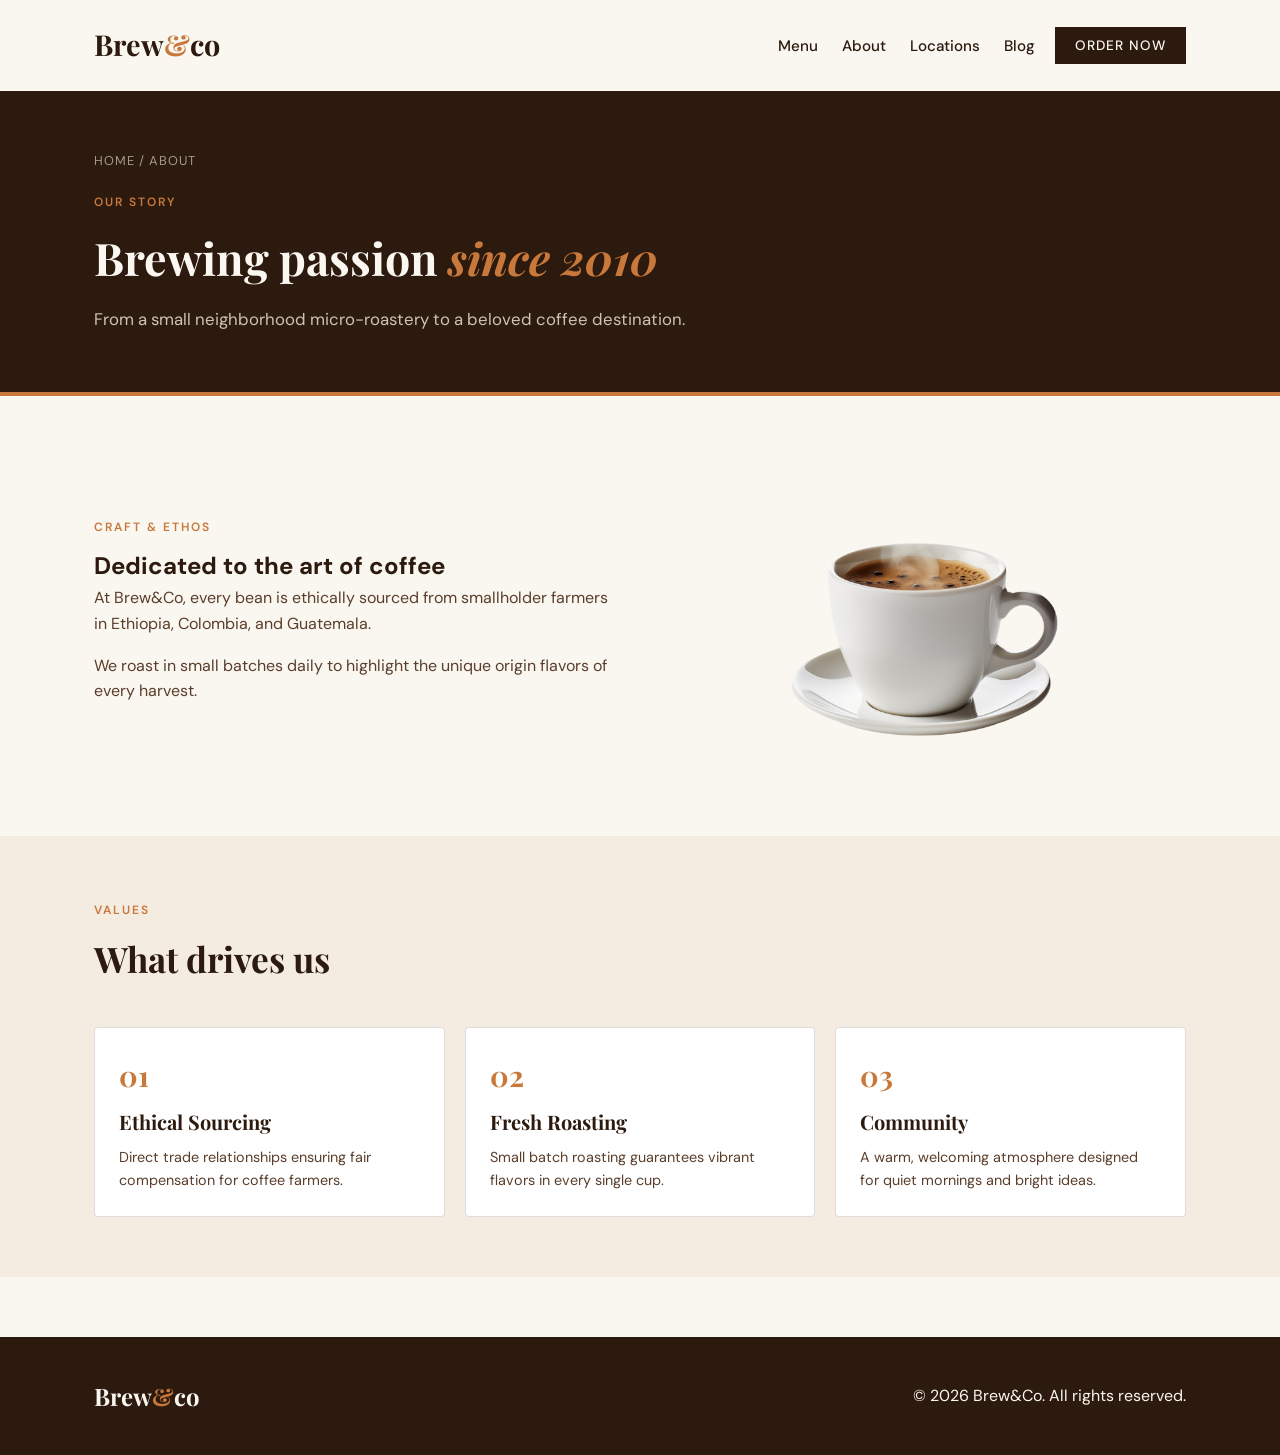
==== about.html @ a2c7f908 "fixed html pages" ====
<!DOCTYPE html>
<html lang="en">
<head>
    <meta charset="UTF-8">
    <meta name="viewport" content="width=device-width, initial-scale=1.0">
    <title>About | Brew & co</title>
    <link rel="stylesheet" href="page.css">
    <link href="https://fonts.googleapis.com/css2?family=Playfair+Display:wght@700&family=DM+Sans:wght@400;500;700&display=swap" rel="stylesheet">
    <link rel="icon" href="cofeecup.png">
</head>
<body>

    <header class="header">
    <h1><a href="index.html">Brew<span>&</span>co</a></h1>
    <aside>
        <nav id="side-navbar">
            <ul class="nav-links">
                <li><a href="index.html#menu">Menu</a></li>
                <li><a href="about.html">About</a></li>
                <li><a href="locations.html">Locations</a></li>
                <li><a href="blog.html">Blog</a></li>
            </ul>
            <button onclick="closeSideBar()" id="closeButton" class="closeBtn">X</button>
        </nav>
        <button class="nav-btn-menu" onclick="openSidebar()">
            <img src="menu.png" alt="menubar">
        </button>
        <button class="order-btn">order now</button>
    </aside>
</header>

    <section class="page-hero">
        <div class="wrap">
            <div class="crumbs"><a href="index.html">Home</a> / About</div>
            <span class="eyebrow">Our Story</span>
            <h1>Brewing passion <em>since 2010</em></h1>
            <p>From a small neighborhood micro-roastery to a beloved coffee destination.</p>
        </div>
    </section>

    <section class="section">
        <div class="wrap split">
            <div class="prose">
                <span class="eyebrow">Craft & Ethos</span>
                <h2>Dedicated to the art of coffee</h2>
                <p>At Brew&Co, every bean is ethically sourced from smallholder farmers in Ethiopia, Colombia, and Guatemala.</p>
                <p>We roast in small batches daily to highlight the unique origin flavors of every harvest.</p>
            </div>
            <div>
                <img src="cofeecup.png" alt="Coffee Cup" style="width: 100%; max-width: 320px; display: block; margin: 0 auto;">
            </div>
        </div>
    </section>

    <section class="section alt">
        <div class="wrap">
            <div class="section-head">
                <span class="eyebrow">Values</span>
                <h2>What drives us</h2>
            </div>
            <div class="cards">
                <div class="card">
                    <span class="num">01</span>
                    <h3>Ethical Sourcing</h3>
                    <p>Direct trade relationships ensuring fair compensation for coffee farmers.</p>
                </div>
                <div class="card">
                    <span class="num">02</span>
                    <h3>Fresh Roasting</h3>
                    <p>Small batch roasting guarantees vibrant flavors in every single cup.</p>
                </div>
                <div class="card">
                    <span class="num">03</span>
                    <h3>Community</h3>
                    <p>A warm, welcoming atmosphere designed for quiet mornings and bright ideas.</p>
                </div>
            </div>
        </div>
    </section>

    <footer class="footer">
        <div class="footer-container">
            <h2 class="footer-logo">Brew<span>&</span>co</h2>
            <p>© 2026 Brew&Co. All rights reserved.</p>
        </div>
    </footer>

</body>
</html>
---- page.css ----
/* ==========================================================================
   Brew & co – Clean Inner Pages Stylesheet (page.css)
   ========================================================================== */

:root {
    --primary-color: #2C1A0E;
    --secondary-color: #C8783A;
    --common-color: #FAF6F0;
    --top-bottom-color: #F4EBE1;
    --text-muted: #5A3E2B;
}

* {
    box-sizing: border-box;
    margin: 0;
    padding: 0;
}

body {
    font-family: 'DM Sans', sans-serif;
    background-color: var(--common-color);
    color: var(--primary-color);
    line-height: 1.6;
    display: block; /* Override index.css body flex conflict */
}

/* Container */
.wrap {
    max-width: 1140px;
    margin: 0 auto;
    padding: 0 24px;
}

/* Header & Navigation Fixes */
.header {
    display: flex;
    justify-content: space-between;
    align-items: center;
    padding: 20px 24px;
    max-width: 1140px;
    margin: 0 auto;
    background: transparent;
}

.header h1 a {
    color: var(--primary-color);
    text-decoration: none;
    font-family: 'Playfair Display', serif;
    font-weight: 700;
    font-size: 1.8rem;
}

.header h1 span {
    color: var(--secondary-color);
}

.header aside {
    display: flex;
    align-items: center;
    gap: 20px;
}

.nav-links {
    display: flex;
    list-style: none;
    gap: 24px;
}

.nav-links a {
    text-decoration: none;
    color: var(--primary-color);
    font-weight: 500;
    font-size: 0.95rem;
    transition: color 0.2s;
}

.nav-links a:hover,
.nav-links a.active {
    color: var(--secondary-color);
}

.closeBtn, .nav-btn-menu {
    display: none; /* Hidden on desktop */
}

.order-btn {
    background: var(--primary-color);
    color: var(--common-color);
    border: none;
    padding: 10px 20px;
    font-family: inherit;
    font-size: 0.85rem;
    font-weight: 500;
    text-transform: uppercase;
    letter-spacing: 1px;
    cursor: pointer;
    transition: background 0.2s;
}

.order-btn:hover {
    background: var(--secondary-color);
}

/* Hero Section */
.page-hero {
    background: var(--primary-color);
    color: var(--common-color);
    padding: 60px 0;
    border-bottom: 4px solid var(--secondary-color);
}

.crumbs {
    font-size: 0.8rem;
    text-transform: uppercase;
    letter-spacing: 1px;
    color: rgba(245, 237, 224, 0.6);
    margin-bottom: 16px;
}

.crumbs a {
    color: rgba(245, 237, 224, 0.6);
    text-decoration: none;
}

.crumbs a:hover {
    color: var(--secondary-color);
}

.eyebrow {
    display: inline-block;
    font-size: 0.75rem;
    font-weight: 600;
    letter-spacing: 2px;
    text-transform: uppercase;
    color: var(--secondary-color);
    margin-bottom: 10px;
}

.page-hero h1 {
    font-family: 'Playfair Display', serif;
    font-size: 2.8rem;
    margin-bottom: 12px;
}

.page-hero h1 em {
    color: var(--secondary-color);
    font-style: italic;
}

.page-hero p {
    font-size: 1.05rem;
    color: rgba(245, 237, 224, 0.8);
    max-width: 600px;
}

/* General Content Sections */
.section {
    padding: 60px 0;
}

.section.alt {
    background-color: var(--top-bottom-color);
}

.section-head {
    margin-bottom: 40px;
}

.section-head h2 {
    font-family: 'Playfair Display', serif;
    font-size: 2.2rem;
    color: var(--primary-color);
    margin-bottom: 8px;
}

/* About Layout */
.split {
    display: grid;
    grid-template-columns: 1fr 1fr;
    gap: 40px;
    align-items: center;
}

.prose p {
    color: var(--text-muted);
    font-size: 1rem;
    margin-bottom: 16px;
}

.cards {
    display: grid;
    grid-template-columns: repeat(3, 1fr);
    gap: 20px;
}

.card {
    background: #ffffff;
    border: 1px solid rgba(44, 26, 14, 0.15);
    padding: 24px;
    border-radius: 4px;
}

.card .num {
    font-family: 'Playfair Display', serif;
    font-size: 1.8rem;
    font-weight: 700;
    color: var(--secondary-color);
    display: block;
    margin-bottom: 8px;
}

.card h3 {
    font-family: 'Playfair Display', serif;
    font-size: 1.25rem;
    margin-bottom: 8px;
}

.card p {
    font-size: 0.9rem;
    color: var(--text-muted);
}

/* Menu Layout */
.menu-cat {
    margin-bottom: 48px;
}

.menu-cat h2 {
    font-family: 'Playfair Display', serif;
    font-size: 1.8rem;
    border-bottom: 2px solid var(--primary-color);
    padding-bottom: 8px;
    margin-bottom: 24px;
    display: flex;
    justify-content: space-between;
    align-items: baseline;
}

.menu-cat h2 small {
    font-size: 0.8rem;
    font-family: 'DM Sans', sans-serif;
    color: var(--secondary-color);
    text-transform: uppercase;
    letter-spacing: 1px;
}

.m-list {
    display: grid;
    grid-template-columns: 1fr 1fr;
    gap: 24px 40px;
}

.m-row {
    display: flex;
    align-items: baseline;
    gap: 10px;
}

.m-name {
    font-family: 'Playfair Display', serif;
    font-weight: 700;
    font-size: 1.1rem;
}

.m-dots {
    flex: 1;
    border-bottom: 2px dotted rgba(44, 26, 14, 0.2);
}

.m-price {
    font-weight: 700;
    color: var(--secondary-color);
}

.m-desc {
    font-size: 0.88rem;
    color: var(--text-muted);
    margin-top: 4px;
}

/* Locations Layout */
.loc-grid {
    display: grid;
    grid-template-columns: repeat(3, 1fr);
    gap: 24px;
}

.loc-card {
    background: #ffffff;
    border: 1px solid rgba(44, 26, 14, 0.15);
    border-radius: 4px;
    overflow: hidden;
}

.loc-top {
    background: var(--primary-color);
    color: var(--common-color);
    padding: 16px 20px;
}

.loc-top h3 {
    font-family: 'Playfair Display', serif;
}

.loc-body {
    padding: 20px;
    display: flex;
    flex-direction: column;
    gap: 12px;
}

.loc-row {
    font-size: 0.9rem;
    color: var(--text-muted);
}

.loc-row b {
    color: var(--primary-color);
    display: inline-block;
    width: 70px;
}

/* Blog Layout */
.post-grid {
    display: grid;
    grid-template-columns: repeat(3, 1fr);
    gap: 24px;
}

.post {
    background: #ffffff;
    border: 1px solid rgba(44, 26, 14, 0.15);
    border-radius: 4px;
    padding: 20px;
}

.post h3 {
    font-family: 'Playfair Display', serif;
    font-size: 1.2rem;
    margin: 8px 0;
}

.post p {
    font-size: 0.88rem;
    color: var(--text-muted);
}

.meta {
    font-size: 0.75rem;
    color: var(--secondary-color);
    text-transform: uppercase;
    font-weight: 600;
}

/* Footer */
.footer {
    background: var(--primary-color);
    color: var(--common-color);
    padding: 40px 0;
    margin-top: 60px;
}

.footer-container {
    max-width: 1140px;
    margin: 0 auto;
    padding: 0 24px;
    display: flex;
    justify-content: space-between;
    align-items: center;
}

.footer-logo {
    font-family: 'Playfair Display', serif;
}

.footer-logo span {
    color: var(--secondary-color);
}

/* Responsive Mobile Rules */
@media (max-width: 768px) {
    .split, .cards, .m-list, .loc-grid, .post-grid {
        grid-template-columns: 1fr;
    }

    .nav-links {
        display: none; /* Hide standard nav on mobile */
    }

    .nav-btn-menu {
        display: block;
        background: none;
        border: none;
        cursor: pointer;
    }

    .nav-btn-menu img {
        width: 24px;
    }
}
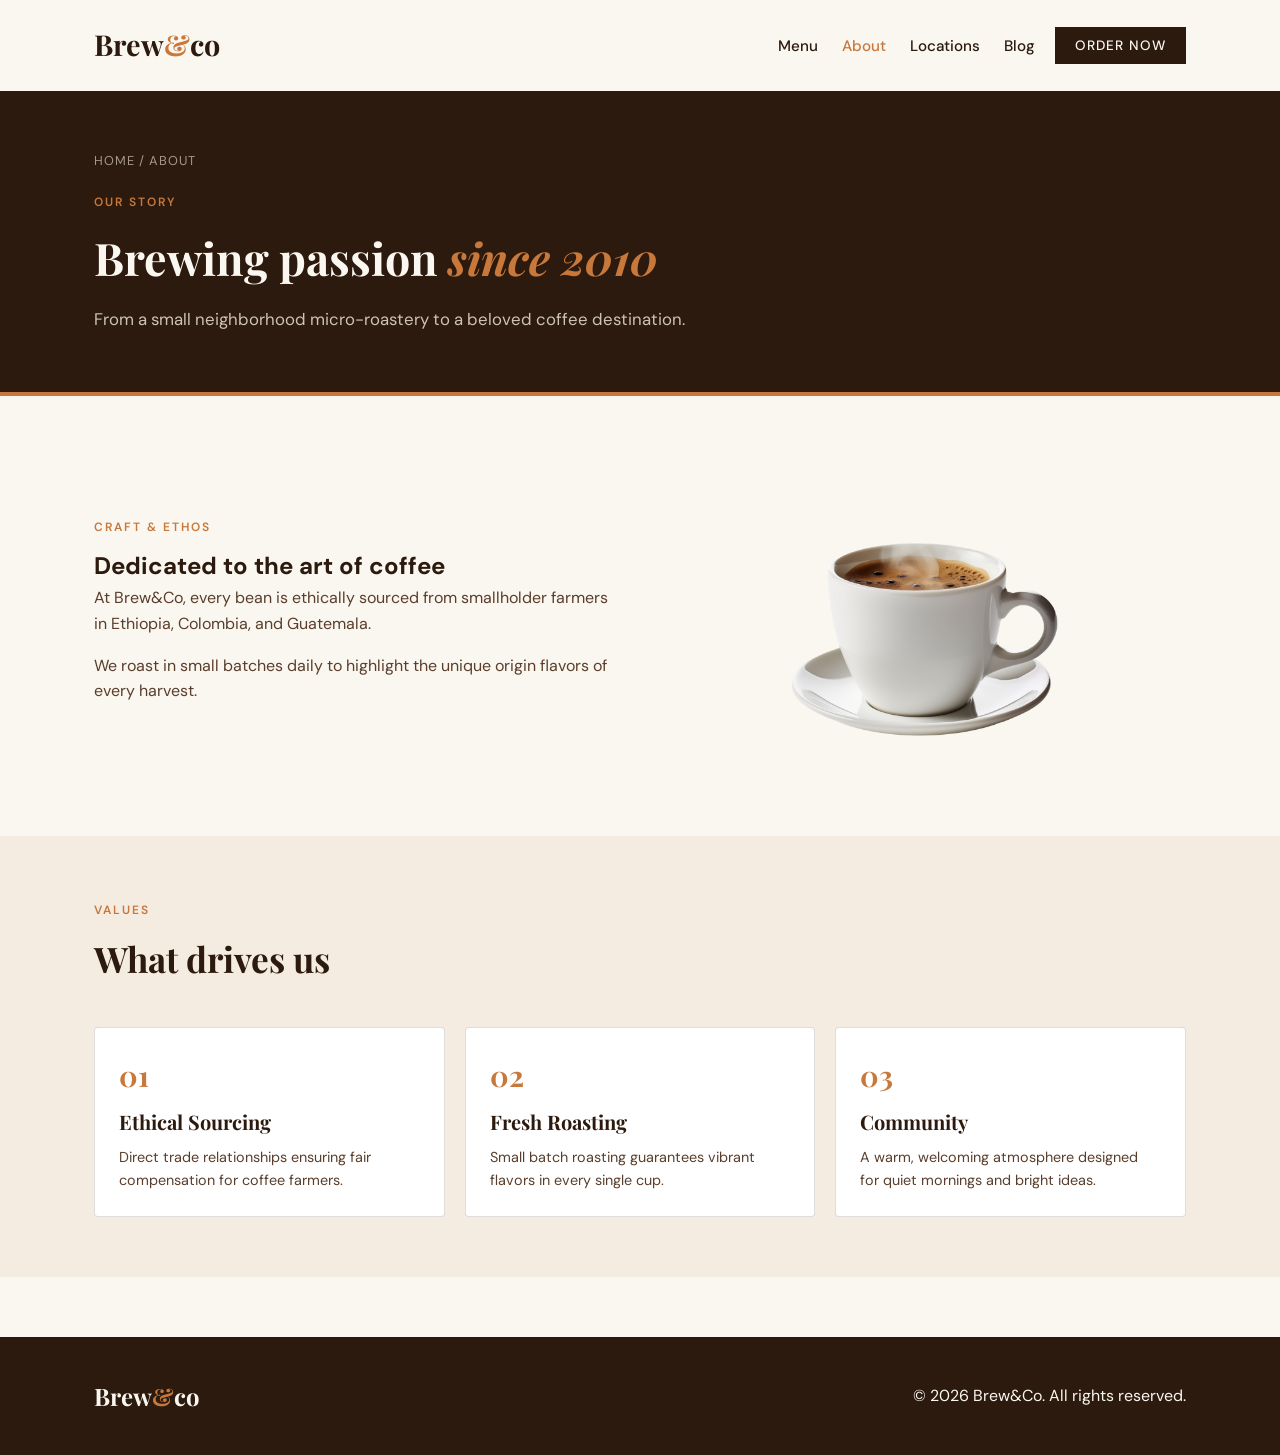
==== commit 23afc9ec: "fixed pages" ====
--- a/about.html
+++ b/about.html
@@ -5,29 +5,29 @@
     <meta name="viewport" content="width=device-width, initial-scale=1.0">
     <title>About | Brew & co</title>
     <link rel="stylesheet" href="page.css">
-    <link href="https://fonts.googleapis.com/css2?family=Playfair+Display:wght@700&family=DM+Sans:wght@400;500;700&display=swap" rel="stylesheet">
+    <link href="https://fonts.googleapis.com/css2?family=Playfair+Display:ital,wght@0,700;1,400&family=DM+Sans:wght@300;400;500;700&display=swap" rel="stylesheet">
     <link rel="icon" href="cofeecup.png">
 </head>
 <body>
 
     <header class="header">
-    <h1><a href="index.html">Brew<span>&</span>co</a></h1>
-    <aside>
-        <nav id="side-navbar">
-            <ul class="nav-links">
-                <li><a href="index.html#menu">Menu</a></li>
-                <li><a href="about.html">About</a></li>
-                <li><a href="locations.html">Locations</a></li>
-                <li><a href="blog.html">Blog</a></li>
-            </ul>
-            <button onclick="closeSideBar()" id="closeButton" class="closeBtn">X</button>
-        </nav>
-        <button class="nav-btn-menu" onclick="openSidebar()">
-            <img src="menu.png" alt="menubar">
-        </button>
-        <button class="order-btn">order now</button>
-    </aside>
-</header>
+        <h1><a href="index.html">Brew<span>&</span>co</a></h1>
+        <aside>
+            <nav id="side-navbar">
+                <ul class="nav-links">
+                    <li><a href="index.html#menu">Menu</a></li>
+                    <li><a href="about.html" class="active">About</a></li>
+                    <li><a href="locations.html">Locations</a></li>
+                    <li><a href="blog.html">Blog</a></li>
+                </ul>
+                <button onclick="closeSideBar()" id="closeButton" class="closeBtn">X</button>
+            </nav>
+            <button class="nav-btn-menu" onclick="openSidebar()">
+                <img src="menu.png" alt="menubar">
+            </button>
+            <button class="order-btn">order now</button>
+        </aside>
+    </header>
 
     <section class="page-hero">
         <div class="wrap">
@@ -85,5 +85,6 @@
         </div>
     </footer>
 
+    <script src="index.js"></script>
 </body>
 </html>
